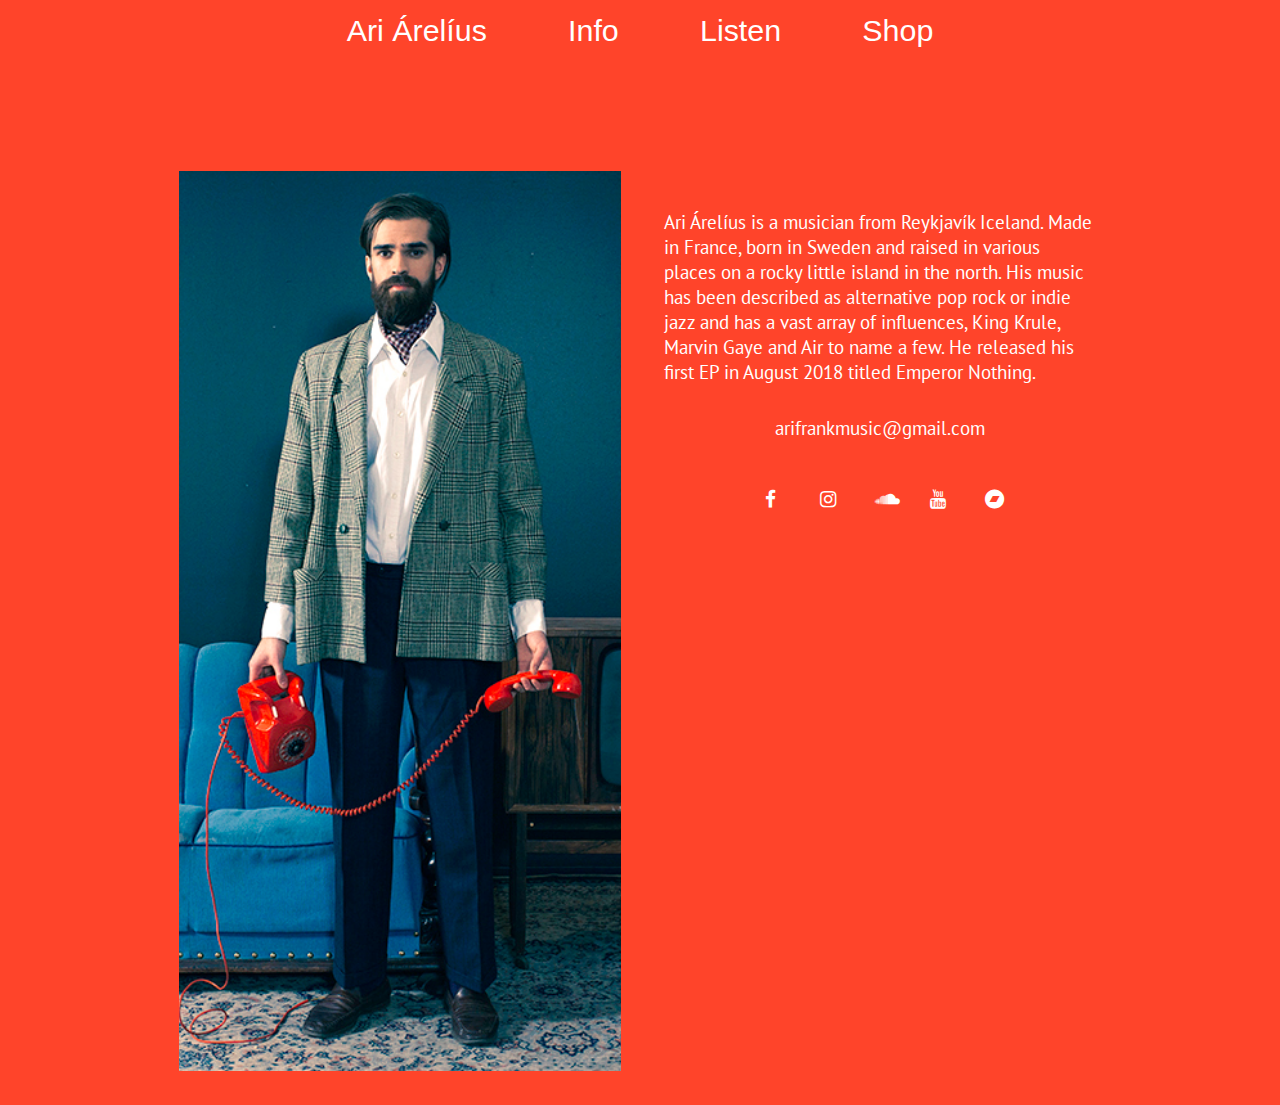
==== info.html @ 9a21312b "Update info text." ====
<!doctype html>
<html>

<!-- site developer: Matthías Pétursson - oldschool01123@gmail.com -->

<head>
	<meta charset="utf-8">
	<meta name="viewport" content="width=device-width, initial-scale=1">

	<meta property="og:site_name" content="Ari Árelíus"/>
	<meta property="og:title" content="Ari Árelíus info"/>
	<meta property="og:description" content="Ari Árelíus is a musician from Reykjavík Iceland. He will be releasing his first ep in 2018 titled Emperor Nothing. His music has been described as alternative pop and has a vast array of influences, Jeff Buckley, Marvin Gaye and Air to name a few."/>
	<meta property="og:image" content="img/info.jpg">
	<meta property="og:url" content="http://ariarelius.com/info">
	<meta property="og:type" content="website"/>

	<link rel="stylesheet" type="text/css" href="style.css">
	<link href="https://fonts.googleapis.com/css?family=PT+Sans" rel="stylesheet">
	<link rel="stylesheet" href="https://cdnjs.cloudflare.com/ajax/libs/font-awesome/4.7.0/css/font-awesome.min.css">
</head>

<body>
	<main>	
		<nav class="general-nav">
			<a href="/">Ari Árelíus</a>
			<a href="info">Info</a>
			<a href="listen">Listen</a>
			<a href="shop">Shop</a>
		</nav>
		<div class="view info-view">
			<div class="general-image info-image"></div>
			<div class="general-text">
				<p>
					Ari Árelíus is a musician from Reykjavík Iceland. Made in France, born in Sweden and raised in various places on a rocky little island in the north. His music has been described as alternative pop rock or indie jazz and has a vast array of influences, King Krule, Marvin Gaye and Air to name a few. He released his first EP in August 2018 titled Emperor Nothing.
				</p>
				<p class="email">
					<a id="email" href="mailto:arifrankmusic@gmail.com">arifrankmusic@gmail.com</a>
				</p>
				<div class="social-links">
					<a href="https://www.facebook.com/ariarelius/" class="fa fa-facebook"></a>
					<a href="https://www.instagram.com/frankinn/" class="fa fa-instagram"></a>
					<a href="https://soundcloud.com/ariarelius" class="fa fa-soundcloud"></a>
					<a href="https://www.youtube.com/user/Deadlopster" class="fa fa-youtube"></a>
					<a href="https://ariarelius.bandcamp.com/" class="fa fa-bandcamp"></a>
				</div>
			</div>
		</div>
	</main>
</script>


</body>

</html>
---- style.css ----
* { box-sizing: border-box; margin: 0; padding: 0; }

body {
	color: white;
	background-color: #ff442a;

	font-family: 'PT Sans', sans-serif;
}

a {
	text-decoration: none;
	color: white;
}

a:hover {
	color: #ff7258;
}

main {
	height: 100%;
	height: 100vh;
	text-align: center;
}

main .view {
	display: flex;
	align-items: center;
	justify-content: center;
	flex-direction: column;

	margin: 0 auto;
	height: 100%;
	width: 60%;
}

main .info-view {
	justify-content: flex-start;
	flex-direction: row;

	width: 75%;
}

main .listen-view {
	justify-content: flex-start;

	padding-top: 3%;
	padding-bottom: 5%;

	height: 1000px; /* ugly fix, height did not seem to come automatically with increasing the iframes heights */
}

main .listen-view > * {
	margin: 3% 2%;
}

main .shop-view {
	justify-content: flex-start;

	height: 700px; /* ugly magic number, encompasses the bandcamp button/embed */
	margin-top: 7%;
}

main .shop-view > * {
	margin: 1em 2% 0 2%;
}

.bandcamp-wont {
	width: 700px; /* because if seemed to be left aligned when width of container was longer than 700px
	                 we must set a fixed width and use media queries */
}

.general-image {
	margin: 0 auto;
	margin-top: 15%;
	height: 100%;
	width: 46%;
}

.shop-image {
	width: 100%;
	height: 100%;
}

.info-view .email {
	text-align: center;
	margin-top: 7%;
}

.purchase-button {
	background-color: #ff7258;
  border: none;
  color: white;
  padding: 25px 50px;
  text-align: center;
  text-decoration: none;
  display: inline-block;
  font-size: 1.2em;
  cursor: pointer;
  border-radius: 20px;
  width: 300px;
}

.purchase-button:hover {
	color: white;
	background-color: #98fb98;
}

.general-text {
	margin: 0 auto;
	margin-top: 22%;
	padding: 0.5%;
	height: 100%;
	width: 46%;

	text-align: left;
	font-size: 1.2em;
}

.general-nav {
	margin: 1% auto;
	margin-bottom: 4%;
}

.frontpage-title, main nav {
	width: 75%;
}

.frontpage-title {
	margin-top: -18%;
}

.frontpage-nav {
	margin-top: -1.9rem;
}

main nav { font-family: impact, sans-serif; }

main nav a {
	color: white;

	padding: 0 4%;
	font-size: 1.9rem;
}

main nav a:hover {
	color: #ff7258;
}

.titleimage {
	max-width: 1em;
}

/* social media buttons, code from https://www.w3schools.com/howto/howto_css_social_media_buttons.asp */

.social-links {
	margin: 0 auto;
	margin-top: 7%;
	text-align: center;
}

/* Style all font awesome icons */
.fa {
    padding: 20px;
    font-size: 30px;
    width: 50px;
    text-align: center;
    text-decoration: none;
}

/* Add a hover effect if you want */
.fa:hover {
    opacity: 0.7;
}

main .frontpage-image {
	background: url(img/cover.jpg) no-repeat center center; 
	-webkit-background-size: auto 100%;
	-moz-background-size: auto 100%;
	-o-background-size: auto 100%;
	background-size: auto 100%;
	overflow: hidden;
}

main .info-image {
	background: url(img/info.jpg) no-repeat center center; 
	-webkit-background-size: auto 100%;
	-moz-background-size: auto 100%;
	-o-background-size: auto 100%;
	background-size: auto 100%;
	overflow: hidden;
}

main .shop-image {
	background: url(img/shop.jpg) no-repeat center center; 
	-webkit-background-size: auto 100%;
	-moz-background-size: auto 100%;
	-o-background-size: auto 100%;
	background-size: auto 100%;
	overflow: hidden;
}

@media screen and (max-width: 1000px) {
	main .info-view { 
		flex-direction: column;
		width: 90%;
		height: 1500px; /* yes yes maybe I'm just bad at height. Or this isn't so ugly? Who knows */
	}
	main .general-image, main .general-text {
		margin: 2% 0;
		width: 60%;
	}
}

@media screen and (max-width: 800px) {
	main .view, main .general-image, main .general-text {
		width: 80%;
	}
	main .info-view {
		width: 100%;
	}
	.frontpage-title, main nav {
		width: 90%;
	}
	.youtube-alone {
		width: 100%;
		height: 330px;
	}
	.bandcamp-wont { width: 100%; }
	.purchase-button { padding: 20px 40px; }
}

@media screen and (max-width: 600px) {
	main .view, main .general-image, main .general-text {
		width: 100%;
	}
	main .info-image { margin: 0; }
	main .info-view { padding-top: 5%; }
	.general-text { padding: 3%; }
	.frontpage-title, main nav {
		width: 100%;
	}
	.frontpage-nav { margin-top: -1.6rem; }
	main nav a { font-size: 1.7rem; }
}

@media screen and (max-width: 480px) {
	main nav a { font-size: 1.5rem; }
}
@media screen and (max-width: 420px) {
	main nav a { font-size: 1.3rem; }
}
@media screen and (max-width: 380px) {
	main nav a { font-size: 1.2rem; }
}
@media screen and (max-width: 340px) {
	main nav a { font-size: 1.1rem; }
}
@media screen and (max-width: 320px) {
	main nav a { font-size: 1.0rem; }
}
@media screen and (max-width: 300px) {
	main nav a { font-size: 0.9rem; }
}
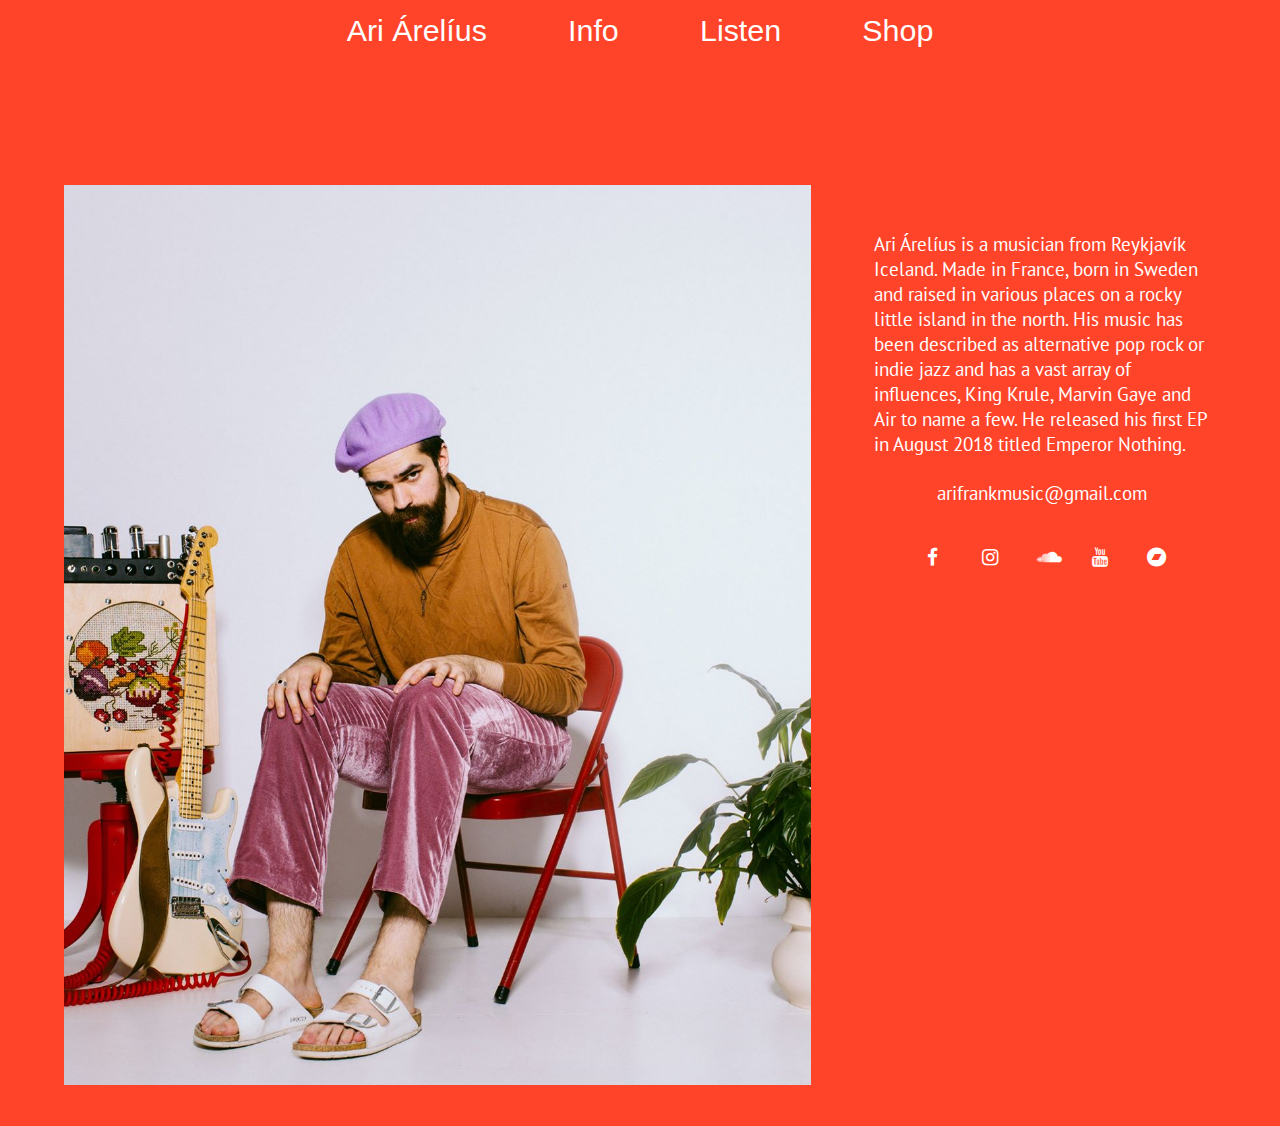
==== commit f0ec5134: "Change instagram link to /ariarelius/. Add new image for info section and styling." ====
--- a/info.html
+++ b/info.html
@@ -38,10 +38,13 @@
 				</p>
 				<div class="social-links">
 					<a href="https://www.facebook.com/ariarelius/" class="fa fa-facebook"></a>
-					<a href="https://www.instagram.com/frankinn/" class="fa fa-instagram"></a>
+					<a href="https://www.instagram.com/ariarelius/" class="fa fa-instagram"></a>
 					<a href="https://soundcloud.com/ariarelius" class="fa fa-soundcloud"></a>
 					<a href="https://www.youtube.com/user/Deadlopster" class="fa fa-youtube"></a>
 					<a href="https://ariarelius.bandcamp.com/" class="fa fa-bandcamp"></a>
+				</div>
+				<div class="spotify-follow-button">
+					<iframe src="https://open.spotify.com/follow/1/?uri=spotify:artist:1RXQcdvTJM3G2yxKCDrFf8&size=detail&theme=light" width="201" height="56" scrolling="no" frameborder="0" style="border:none; overflow:hidden;" allowtransparency="true"></iframe>
 				</div>
 			</div>
 		</div>
--- a/style.css
+++ b/style.css
@@ -37,7 +37,7 @@
 	justify-content: flex-start;
 	flex-direction: row;
 
-	width: 75%;
+	width: 90%;
 }
 
 main .listen-view {
@@ -46,7 +46,7 @@
 	padding-top: 3%;
 	padding-bottom: 5%;
 
-	height: 1000px; /* ugly fix, height did not seem to come automatically with increasing the iframes heights */
+	height: 1450px;  /* ugly fix, height did not seem to come automatically with increasing the iframes heights */
 }
 
 main .listen-view > * {
@@ -81,6 +81,12 @@
 	height: 100%;
 }
 
+.info-image {
+	width: 100%;
+	height: 100%;
+	margin-right: 5%;
+}
+
 .info-view .email {
 	text-align: center;
 	margin-top: 7%;
@@ -88,16 +94,16 @@
 
 .purchase-button {
 	background-color: #ff7258;
-  border: none;
-  color: white;
-  padding: 25px 50px;
-  text-align: center;
-  text-decoration: none;
-  display: inline-block;
-  font-size: 1.2em;
-  cursor: pointer;
-  border-radius: 20px;
-  width: 300px;
+  	border: none;
+  	color: white;
+  	padding: 25px 50px;
+  	text-align: center;
+  	text-decoration: none;
+  	display: inline-block;
+  	font-size: 1.2em;
+  	cursor: pointer;
+  	border-radius: 20px;
+  	width: 300px;
 }
 
 .purchase-button:hover {
@@ -156,6 +162,11 @@
 	margin: 0 auto;
 	margin-top: 7%;
 	text-align: center;
+}
+
+.spotify-follow-button { 
+	text-align: center; 
+	margin-top: 2%;
 }
 
 /* Style all font awesome icons */
@@ -182,7 +193,7 @@
 }
 
 main .info-image {
-	background: url(img/info.jpg) no-repeat center center; 
+	background: url(img/info2.jpg) no-repeat center center; 
 	-webkit-background-size: auto 100%;
 	-moz-background-size: auto 100%;
 	-o-background-size: auto 100%;
@@ -209,6 +220,9 @@
 		margin: 2% 0;
 		width: 60%;
 	}
+	main .info-image {
+		width: 100%;
+	}
 }
 
 @media screen and (max-width: 800px) {
@@ -218,6 +232,11 @@
 	main .info-view {
 		width: 100%;
 	}
+	main .info-view { padding-top: 5%; }
+	main .info-image { 
+		margin: 0;
+		width: 100%;
+	}
 	.frontpage-title, main nav {
 		width: 90%;
 	}
@@ -233,8 +252,6 @@
 	main .view, main .general-image, main .general-text {
 		width: 100%;
 	}
-	main .info-image { margin: 0; }
-	main .info-view { padding-top: 5%; }
 	.general-text { padding: 3%; }
 	.frontpage-title, main nav {
 		width: 100%;
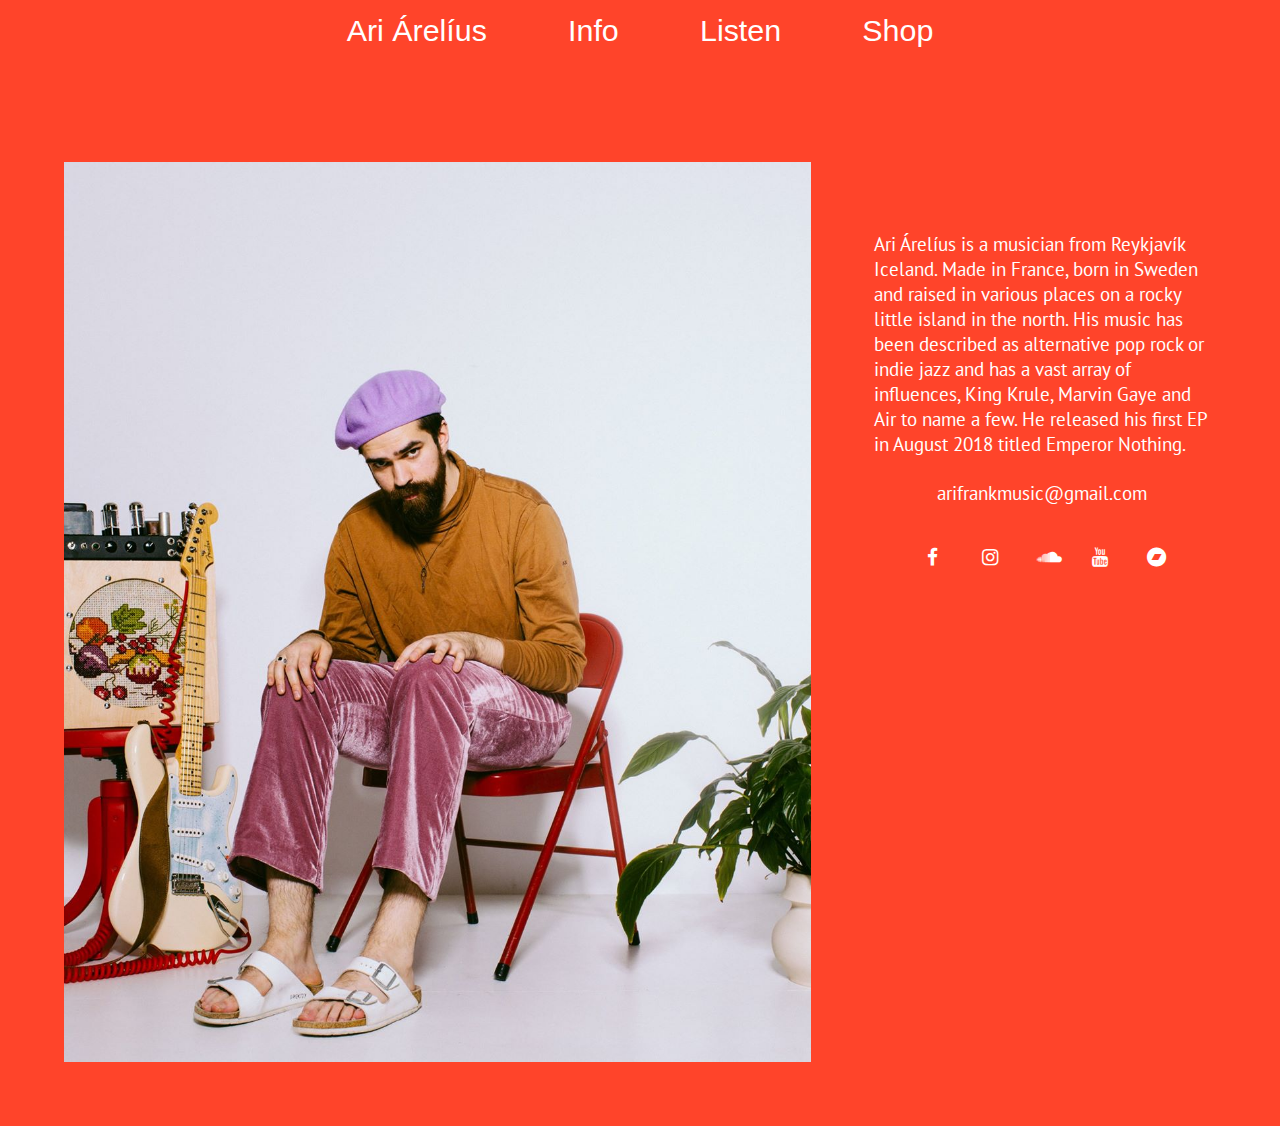
==== commit 01683459: "Update info.html" ====
--- a/info.html
+++ b/info.html
@@ -9,7 +9,7 @@
 
 	<meta property="og:site_name" content="Ari Árelíus"/>
 	<meta property="og:title" content="Ari Árelíus info"/>
-	<meta property="og:description" content="Ari Árelíus is a musician from Reykjavík Iceland. He will be releasing his first ep in 2018 titled Emperor Nothing. His music has been described as alternative pop and has a vast array of influences, Jeff Buckley, Marvin Gaye and Air to name a few."/>
+	<meta property="og:description" content="Ari Árelíus is a musician from Reykjavík Iceland."/>
 	<meta property="og:image" content="img/info.jpg">
 	<meta property="og:url" content="http://ariarelius.com/info">
 	<meta property="og:type" content="website"/>
@@ -54,4 +54,4 @@
 
 </body>
 
-</html>+</html>
--- a/style.css
+++ b/style.css
@@ -71,7 +71,7 @@
 
 .general-image {
 	margin: 0 auto;
-	margin-top: 15%;
+	margin-top: 11%;
 	height: 100%;
 	width: 46%;
 }
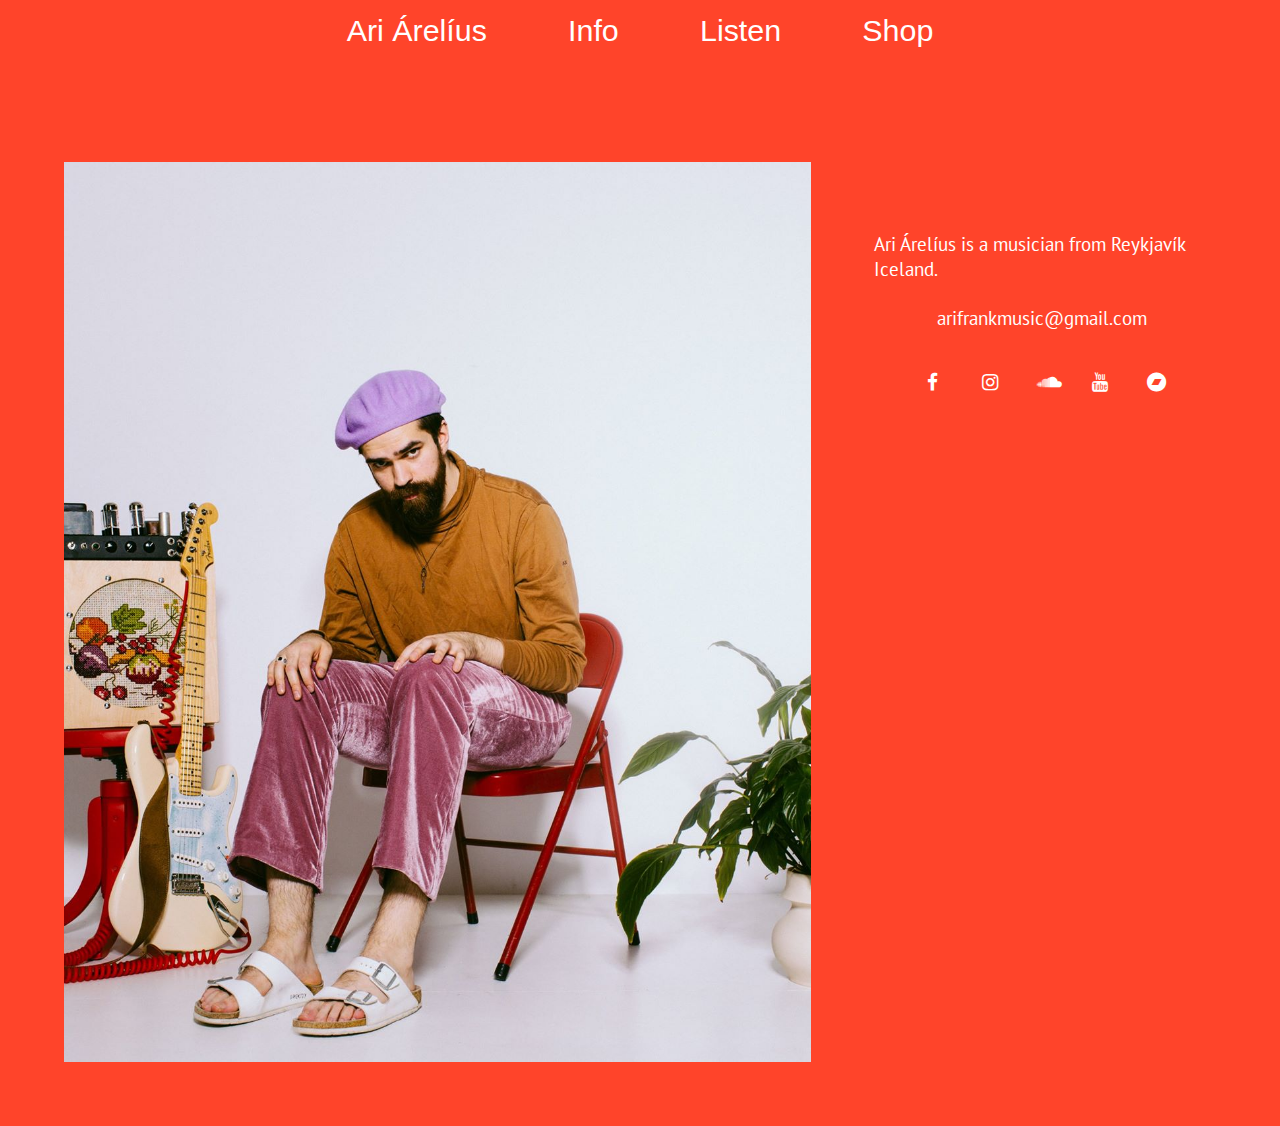
==== commit 8845e65f: "Update info.html" ====
--- a/info.html
+++ b/info.html
@@ -31,7 +31,7 @@
 			<div class="general-image info-image"></div>
 			<div class="general-text">
 				<p>
-					Ari Árelíus is a musician from Reykjavík Iceland. Made in France, born in Sweden and raised in various places on a rocky little island in the north. His music has been described as alternative pop rock or indie jazz and has a vast array of influences, King Krule, Marvin Gaye and Air to name a few. He released his first EP in August 2018 titled Emperor Nothing.
+					Ari Árelíus is a musician from Reykjavík Iceland.
 				</p>
 				<p class="email">
 					<a id="email" href="mailto:arifrankmusic@gmail.com">arifrankmusic@gmail.com</a>
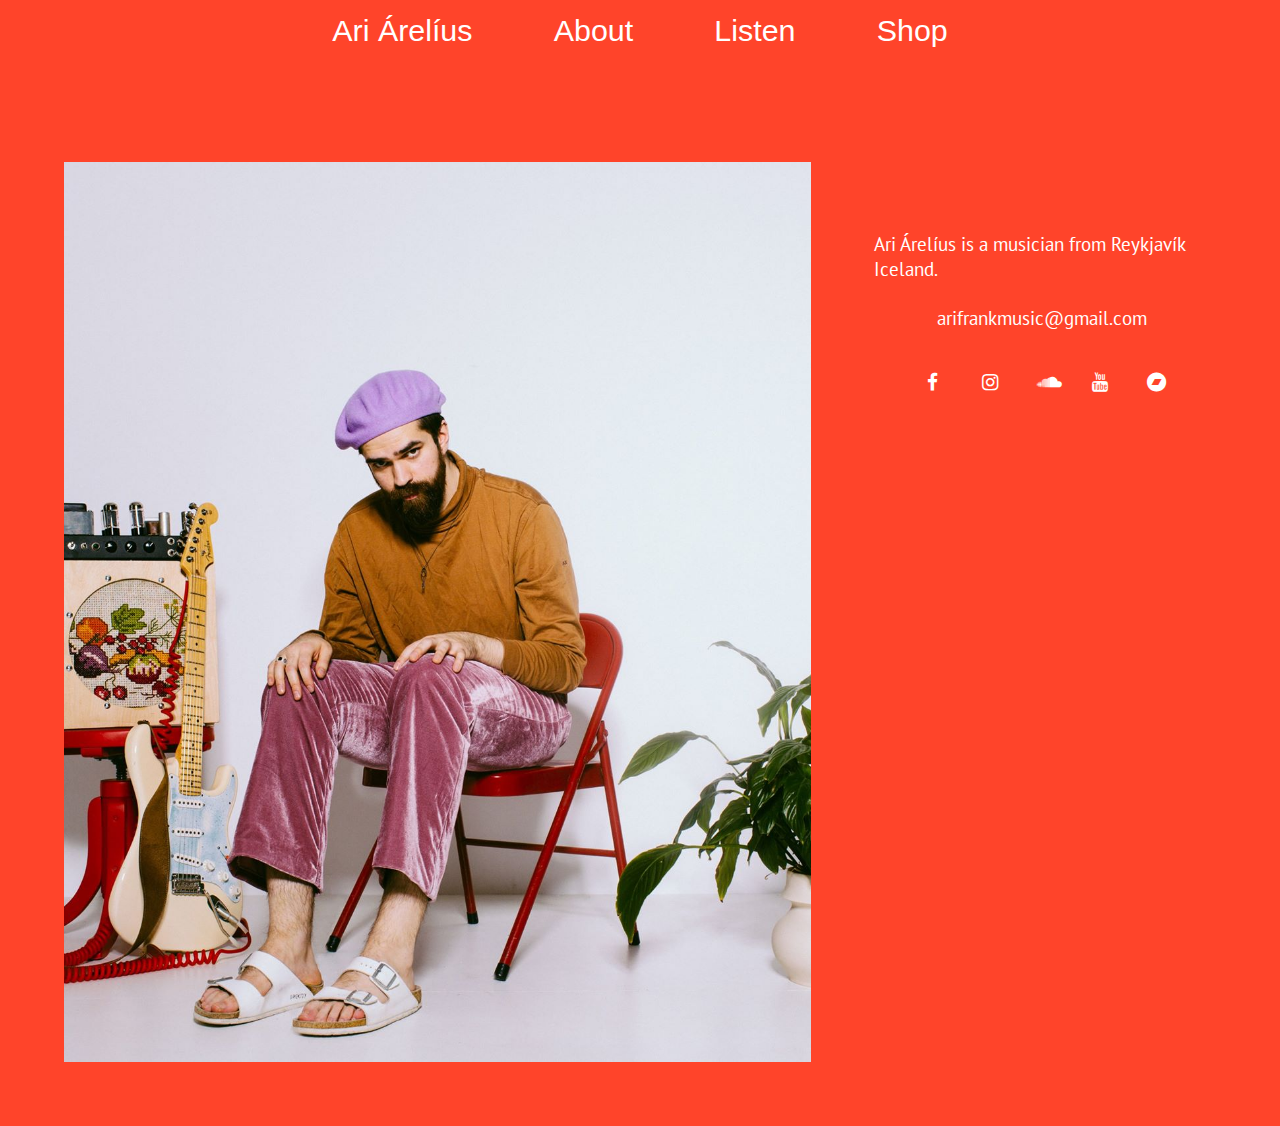
==== commit e4193034: "Change Info to About" ====
--- a/info.html
+++ b/info.html
@@ -20,10 +20,10 @@
 </head>
 
 <body>
-	<main>	
+	<main>
 		<nav class="general-nav">
 			<a href="/">Ari Árelíus</a>
-			<a href="info">Info</a>
+			<a href="info">About</a>
 			<a href="listen">Listen</a>
 			<a href="shop">Shop</a>
 		</nav>
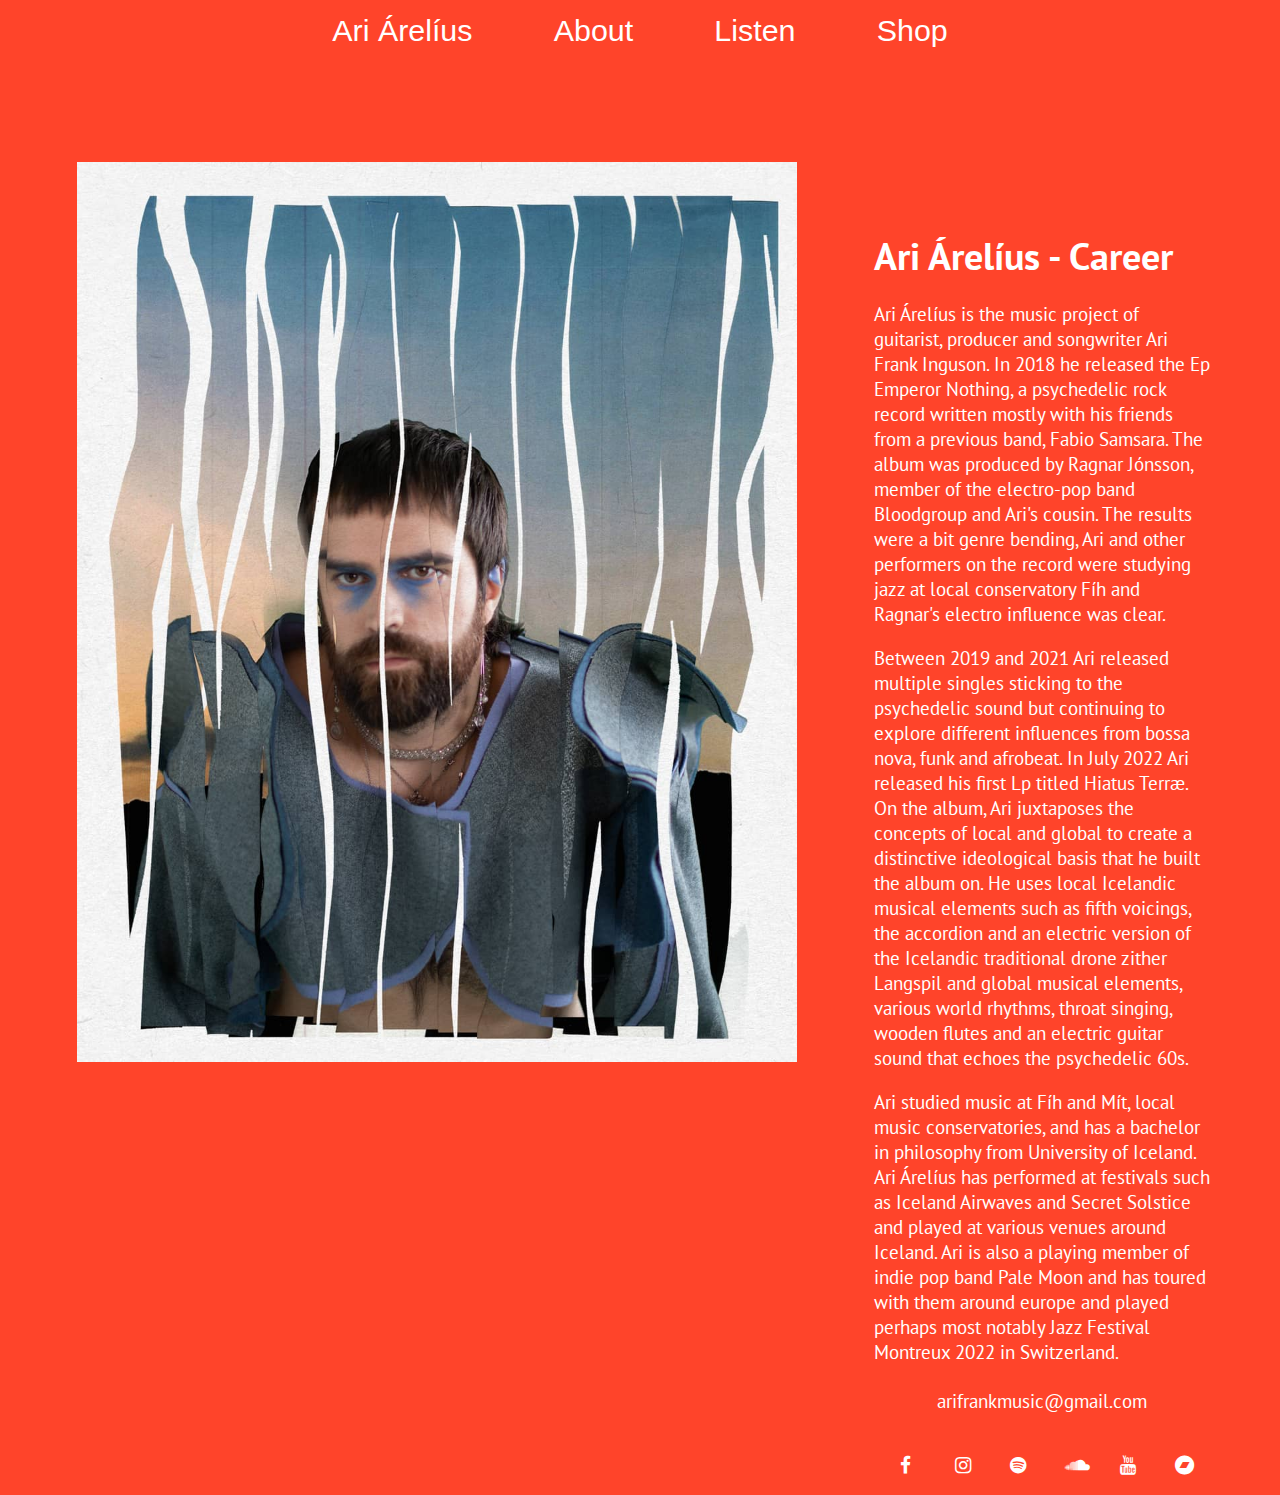
==== commit f8560e3c: "Update info" ====
--- a/info.html
+++ b/info.html
@@ -30,8 +30,22 @@
 		<div class="view info-view">
 			<div class="general-image info-image"></div>
 			<div class="general-text">
+				<h1 class="">Ari Árelíus - Career</h1>
 				<p>
-					Ari Árelíus is a musician from Reykjavík Iceland.
+					Ari Árelíus is the music project of guitarist, producer and songwriter Ari Frank Inguson.
+					In 2018 he released the Ep Emperor Nothing, a psychedelic rock record written mostly with his friends from a previous band, Fabio Samsara.
+					The album was produced by Ragnar Jónsson, member of the electro-pop band Bloodgroup and Ari's cousin.
+					The results were a bit genre bending, Ari and other performers on the record were studying jazz at local conservatory Fíh and Ragnar's electro influence was clear.
+				</p>
+				<p>
+					Between 2019 and 2021 Ari released multiple singles sticking to the psychedelic sound but continuing to explore different influences from bossa nova, funk and afrobeat.
+					In July 2022 Ari released his first Lp titled Hiatus Terræ. On the album, Ari juxtaposes the concepts of local and global to create a distinctive ideological basis that he built the album on.
+					He uses local Icelandic musical elements such as fifth voicings, the accordion and an electric version of the Icelandic traditional drone zither Langspil and global musical elements, various world rhythms, throat singing, wooden flutes and an electric guitar sound that echoes the psychedelic 60s.
+				</p>
+				<p>
+					Ari studied music at Fíh and Mít, local music conservatories, and has a bachelor in philosophy from University of Iceland.
+					Ari Árelíus has performed at festivals such as Iceland Airwaves and Secret Solstice and played at various venues around Iceland.
+					Ari is also a playing member of indie pop band Pale Moon and has toured with them around europe and played perhaps most notably Jazz Festival Montreux 2022 in Switzerland.
 				</p>
 				<p class="email">
 					<a id="email" href="mailto:arifrankmusic@gmail.com">arifrankmusic@gmail.com</a>
@@ -39,12 +53,10 @@
 				<div class="social-links">
 					<a href="https://www.facebook.com/ariarelius/" class="fa fa-facebook"></a>
 					<a href="https://www.instagram.com/ariarelius/" class="fa fa-instagram"></a>
+					<a href="https://open.spotify.com/artist/1RXQcdvTJM3G2yxKCDrFf8?si=09Zs-AJHRmyyOQiRPHTPYw" class="fa fa-spotify"></a>
 					<a href="https://soundcloud.com/ariarelius" class="fa fa-soundcloud"></a>
 					<a href="https://www.youtube.com/user/Deadlopster" class="fa fa-youtube"></a>
 					<a href="https://ariarelius.bandcamp.com/" class="fa fa-bandcamp"></a>
-				</div>
-				<div class="spotify-follow-button">
-					<iframe src="https://open.spotify.com/follow/1/?uri=spotify:artist:1RXQcdvTJM3G2yxKCDrFf8&size=detail&theme=light" width="201" height="56" scrolling="no" frameborder="0" style="border:none; overflow:hidden;" allowtransparency="true"></iframe>
 				</div>
 			</div>
 		</div>
--- a/style.css
+++ b/style.css
@@ -14,6 +14,10 @@
 
 a:hover {
 	color: #ff7258;
+}
+
+p {
+	margin: 1em 0;
 }
 
 main {
@@ -164,11 +168,6 @@
 	text-align: center;
 }
 
-.spotify-follow-button { 
-	text-align: center; 
-	margin-top: 2%;
-}
-
 /* Style all font awesome icons */
 .fa {
     padding: 20px;
@@ -184,7 +183,7 @@
 }
 
 main .frontpage-image {
-	background: url(img/cover.jpg) no-repeat center center; 
+	background: url(img/cover.jpg) no-repeat center center;
 	-webkit-background-size: auto 100%;
 	-moz-background-size: auto 100%;
 	-o-background-size: auto 100%;
@@ -193,7 +192,7 @@
 }
 
 main .info-image {
-	background: url(img/info2.jpg) no-repeat center center; 
+	background: url(img/info2.jpg) no-repeat center center;
 	-webkit-background-size: auto 100%;
 	-moz-background-size: auto 100%;
 	-o-background-size: auto 100%;
@@ -202,7 +201,7 @@
 }
 
 main .shop-image {
-	background: url(img/shop.jpg) no-repeat center center; 
+	background: url(img/shop.jpg) no-repeat center center;
 	-webkit-background-size: auto 100%;
 	-moz-background-size: auto 100%;
 	-o-background-size: auto 100%;
@@ -211,7 +210,7 @@
 }
 
 @media screen and (max-width: 1000px) {
-	main .info-view { 
+	main .info-view {
 		flex-direction: column;
 		width: 90%;
 		height: 1500px; /* yes yes maybe I'm just bad at height. Or this isn't so ugly? Who knows */
@@ -233,7 +232,7 @@
 		width: 100%;
 	}
 	main .info-view { padding-top: 5%; }
-	main .info-image { 
+	main .info-image {
 		margin: 0;
 		width: 100%;
 	}
@@ -277,4 +276,4 @@
 }
 @media screen and (max-width: 300px) {
 	main nav a { font-size: 0.9rem; }
-}+}
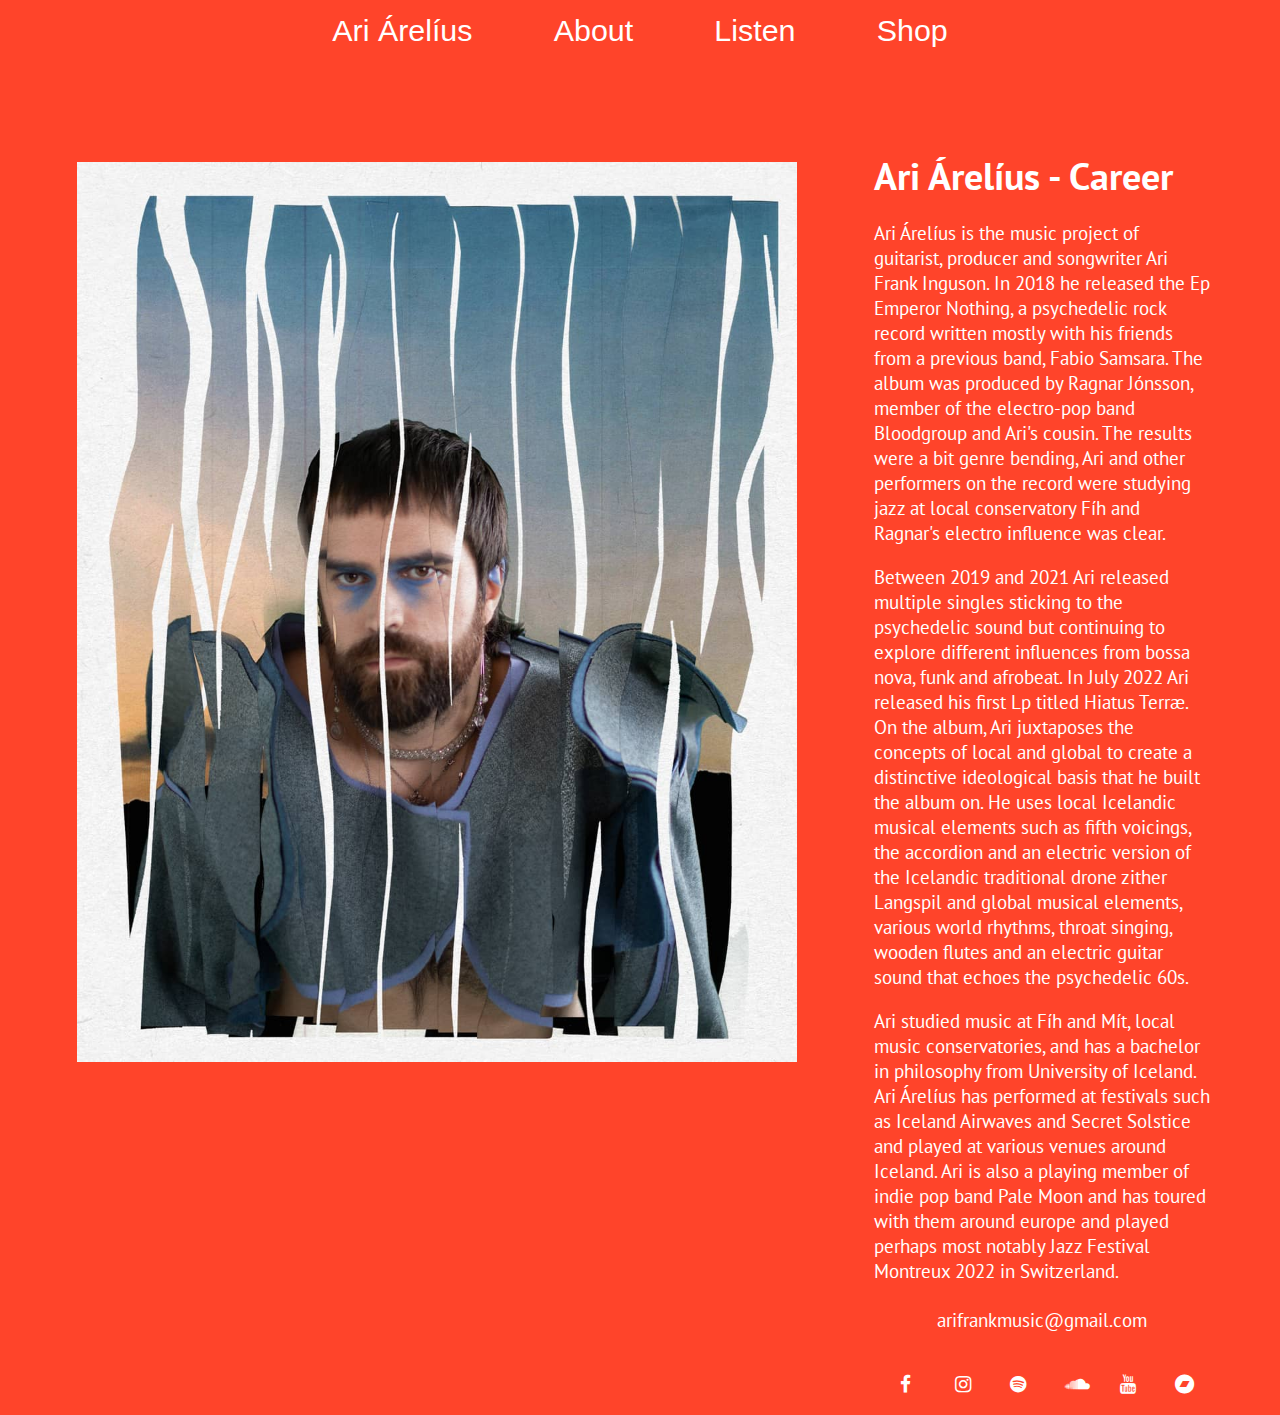
==== commit 43a67424: "Update meta titles" ====
--- a/info.html
+++ b/info.html
@@ -8,7 +8,7 @@
 	<meta name="viewport" content="width=device-width, initial-scale=1">
 
 	<meta property="og:site_name" content="Ari Árelíus"/>
-	<meta property="og:title" content="Ari Árelíus info"/>
+	<meta property="og:title" content="Ari Árelíus About"/>
 	<meta property="og:description" content="Ari Árelíus is a musician from Reykjavík Iceland."/>
 	<meta property="og:image" content="img/info.jpg">
 	<meta property="og:url" content="http://ariarelius.com/info">
--- a/style.css
+++ b/style.css
@@ -117,7 +117,7 @@
 
 .general-text {
 	margin: 0 auto;
-	margin-top: 22%;
+	margin-top: 8%;
 	padding: 0.5%;
 	height: 100%;
 	width: 46%;
